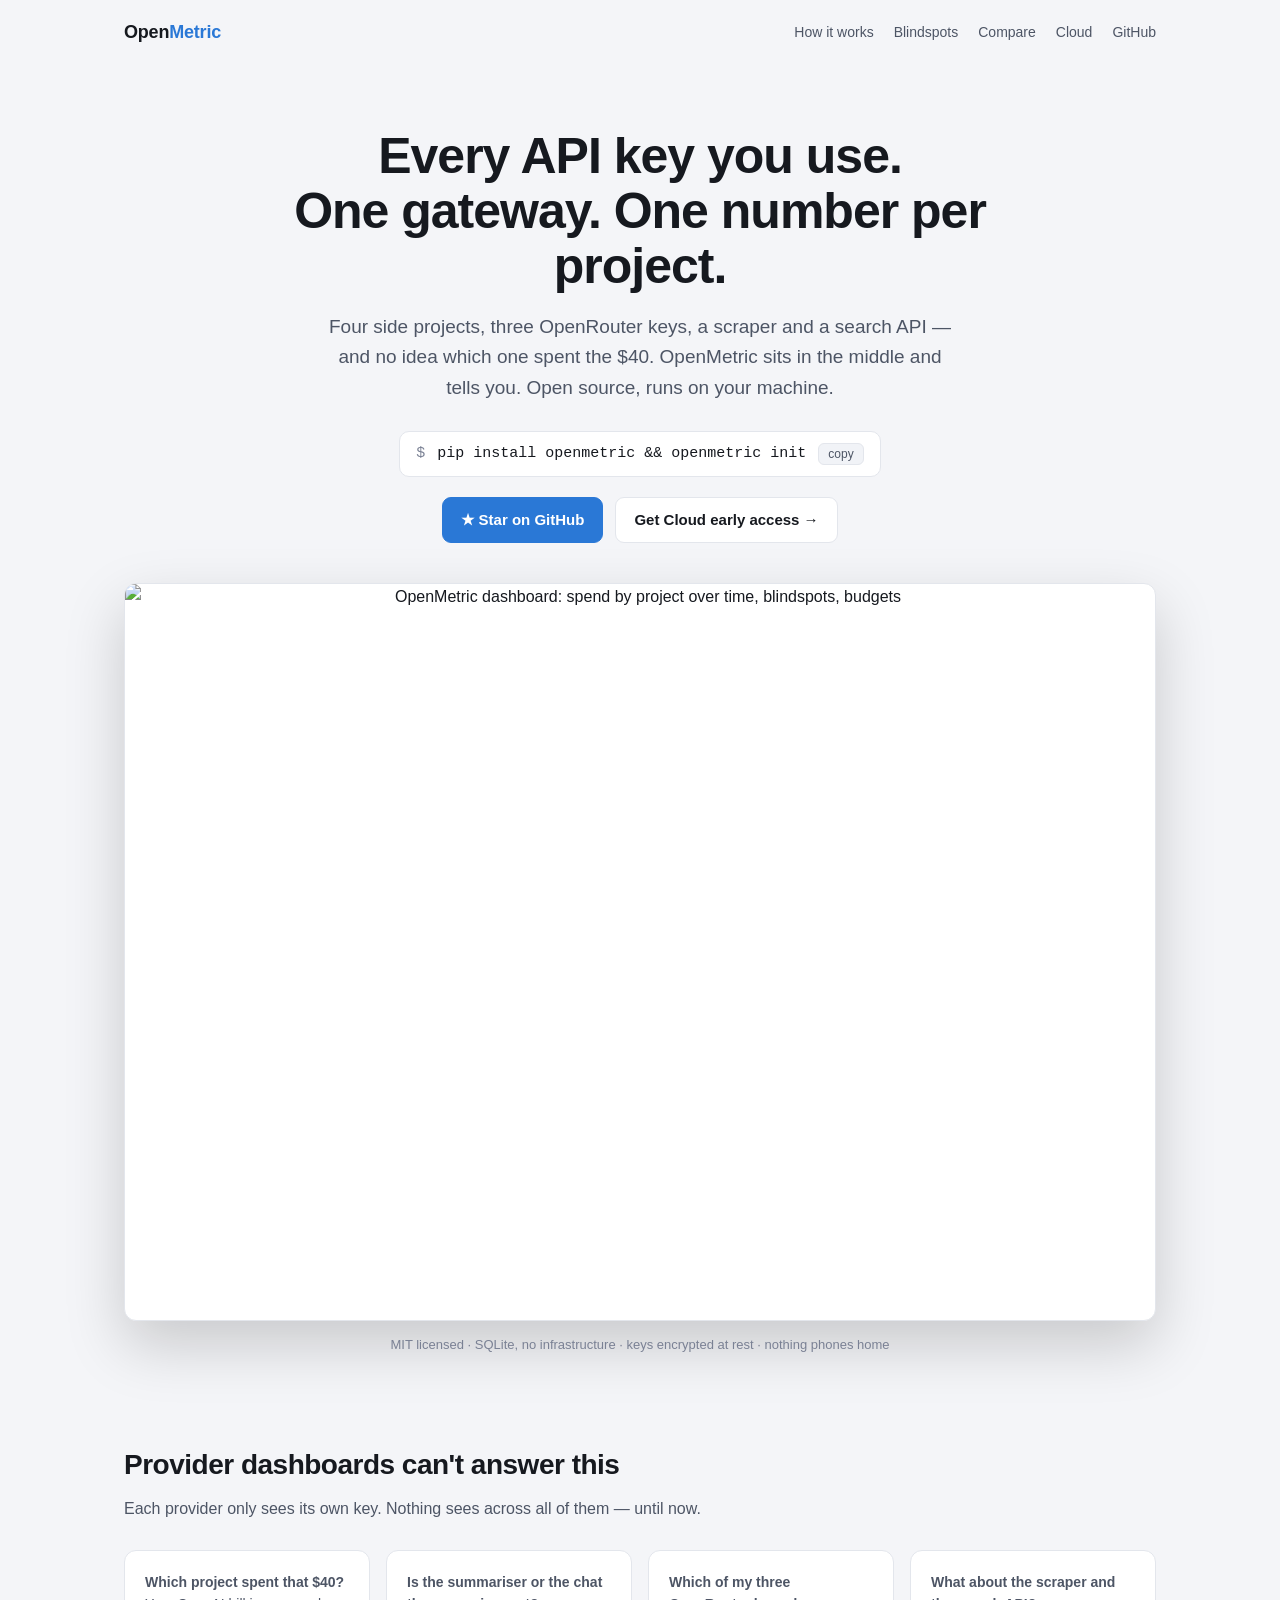
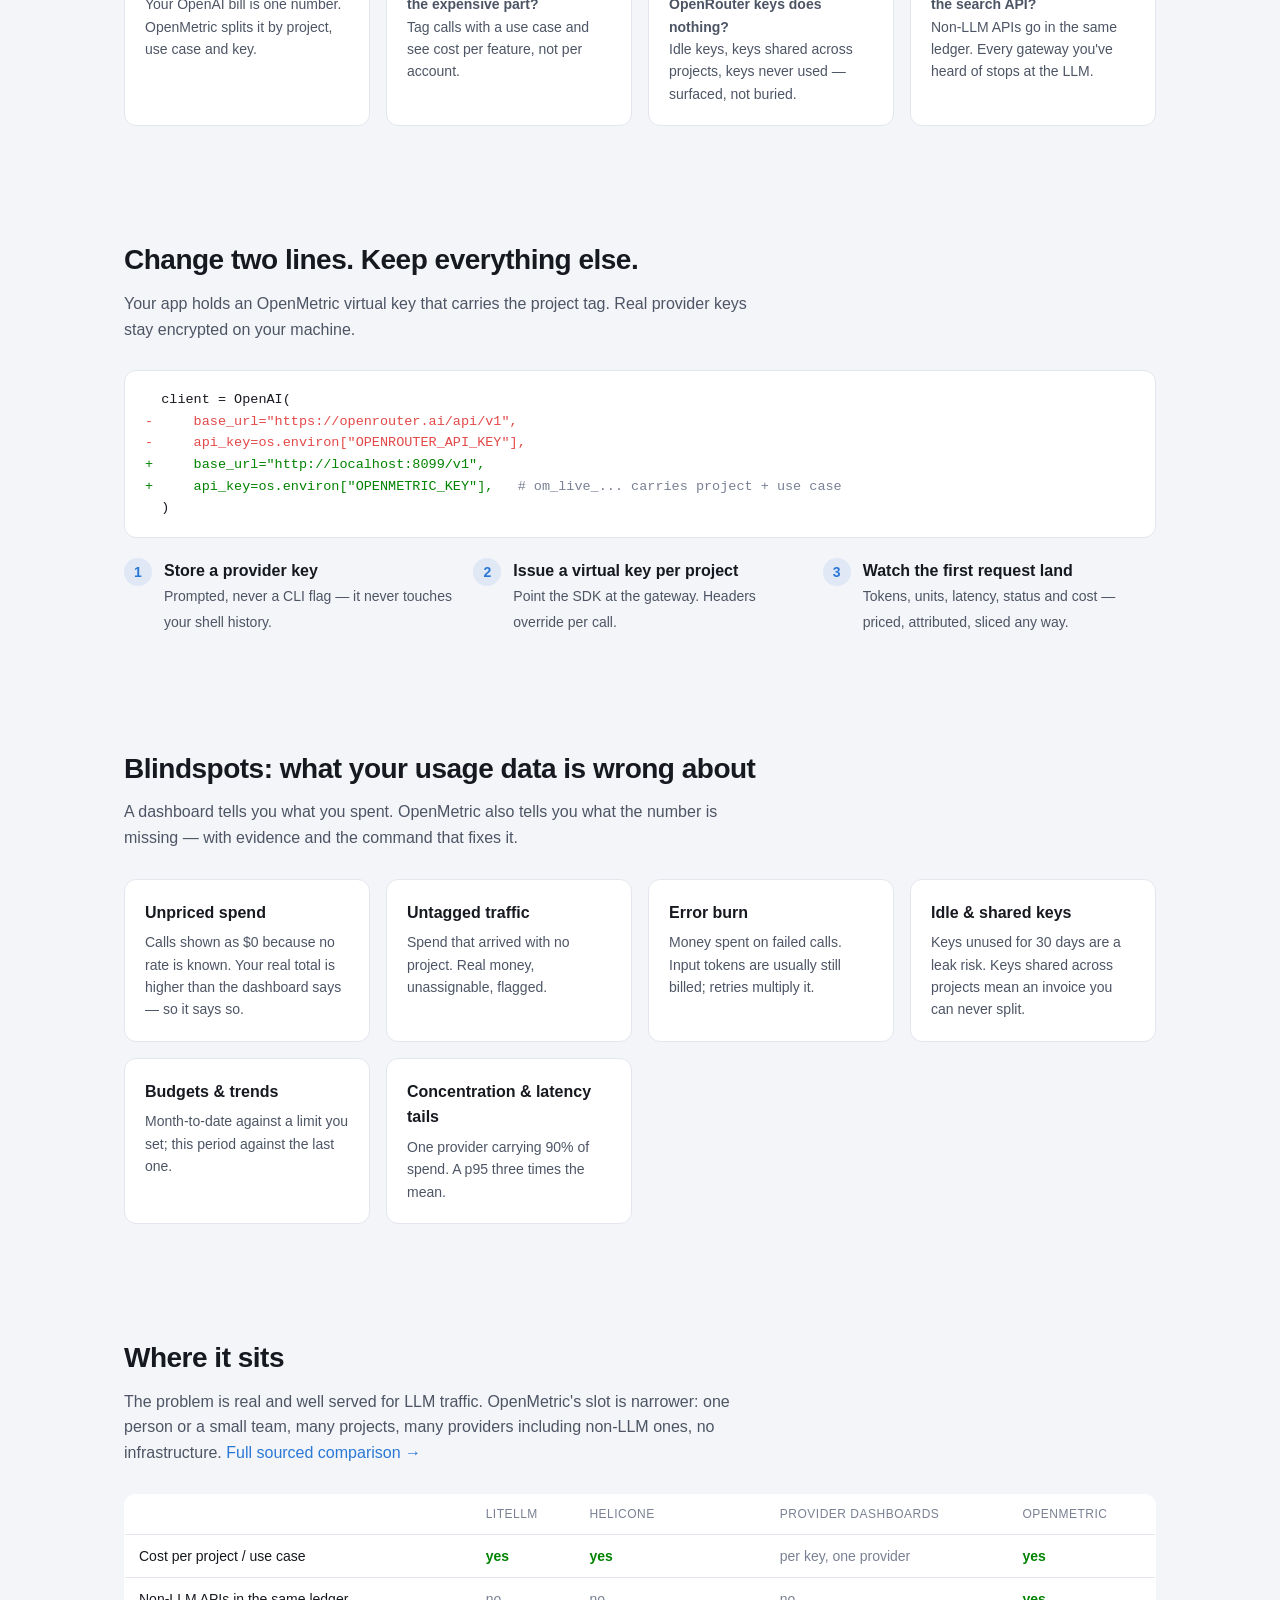
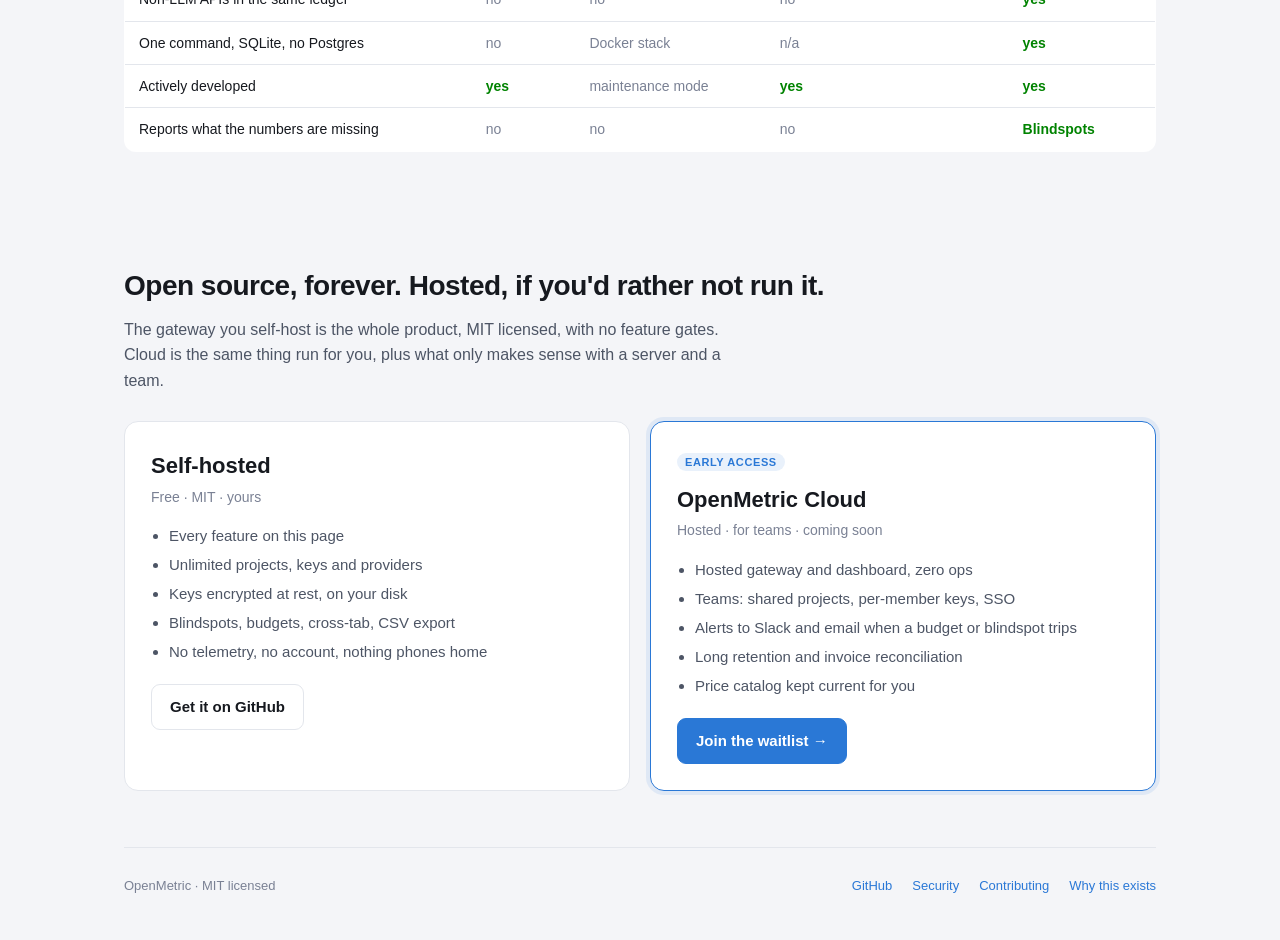
==== site/index.html @ 6454d10a "Add the website, deploy configs, release workflow and distribution plan The gateway and the website " ====
<!doctype html>
<html lang="en">
<head>
  <meta charset="utf-8">
  <meta name="viewport" content="width=device-width, initial-scale=1">
  <title>OpenMetric — every API key you use, one gateway, one number per project</title>
  <meta name="description" content="Self-hosted gateway that puts every API key you use behind one endpoint and tells you what each project actually costs. LLMs, scrapers, search APIs — one ledger. Open source, runs on your machine.">
  <link rel="canonical" href="https://openmetric.dev/">
  <meta property="og:type" content="website">
  <meta property="og:title" content="OpenMetric — one gateway for every API key, with per-project cost visibility">
  <meta property="og:description" content="Which project spent that $40? Which of your three OpenRouter keys is idle? OpenMetric answers across every provider. Open source, self-hosted.">
  <meta property="og:image" content="/og.png">
  <meta name="twitter:card" content="summary_large_image">
  <link rel="icon" href="data:image/svg+xml,<svg xmlns='http://www.w3.org/2000/svg' viewBox='0 0 100 100'><text y='.9em' font-size='90'>📊</text></svg>">
  <style>
    :root {
      color-scheme: light dark;
      --bg: #f4f5f8; --panel: #ffffff; --panel-2: #f1f3f7; --border: #e3e6ec;
      --text: #16191f; --text-2: #4d5565; --muted: #7a8194;
      --accent: #2a78d6; --accent-wash: rgba(42,120,214,.10);
      --good: #008300; --warn: #c98500; --high: #e34948;
      --sans: -apple-system, BlinkMacSystemFont, "Segoe UI", Roboto, Inter, sans-serif;
      --mono: ui-monospace, SFMono-Regular, Menlo, Consolas, monospace;
    }
    @media (prefers-color-scheme: dark) {
      :root:not([data-theme="light"]) {
        --bg: #0f1117; --panel: #171a23; --panel-2: #1d2029; --border: #272b36;
        --text: #e8eaef; --text-2: #b4b9c6; --muted: #868da0;
        --accent: #3987e5; --accent-wash: rgba(57,135,229,.16);
        --good: #3ab54a; --high: #e66767;
      }
    }
    * { box-sizing: border-box; }
    body { margin: 0; background: var(--bg); color: var(--text); font: 16px/1.6 var(--sans); }
    a { color: var(--accent); text-decoration: none; }
    a:hover { text-decoration: underline; }
    code { font-family: var(--mono); font-size: .9em; background: var(--panel-2); padding: 2px 6px; border-radius: 5px; }
    .wrap { max-width: 1080px; margin: 0 auto; padding: 0 24px; }

    header { display: flex; align-items: center; gap: 24px; padding: 18px 0; }
    .brand { font-weight: 700; font-size: 18px; letter-spacing: -.2px; color: var(--text); }
    .brand span { color: var(--accent); }
    header nav { margin-left: auto; display: flex; gap: 20px; font-size: 14px; }
    header nav a { color: var(--text-2); }

    .btn { display: inline-flex; align-items: center; gap: 8px; padding: 10px 18px; border-radius: 9px; font-weight: 600; font-size: 15px; border: 1px solid var(--border); background: var(--panel); color: var(--text); }
    .btn:hover { text-decoration: none; border-color: var(--accent); }
    .btn.primary { background: var(--accent); border-color: var(--accent); color: #fff; }
    .btn.primary:hover { filter: brightness(1.08); }

    .hero { padding: 64px 0 32px; text-align: center; }
    .hero h1 { font-size: clamp(30px, 5vw, 50px); line-height: 1.1; letter-spacing: -1px; margin: 0 auto 18px; max-width: 820px; }
    .hero p.lead { font-size: 19px; color: var(--text-2); max-width: 640px; margin: 0 auto 28px; }
    .install { display: inline-flex; align-items: center; gap: 12px; background: var(--panel); border: 1px solid var(--border); border-radius: 10px; padding: 10px 16px; font-family: var(--mono); font-size: 15px; margin-bottom: 20px; }
    .install .p { color: var(--muted); }
    .install button { border: 1px solid var(--border); background: var(--panel-2); color: var(--text-2); border-radius: 6px; padding: 3px 9px; font-size: 12px; cursor: pointer; font-family: var(--sans); }
    .ctas { display: flex; gap: 12px; justify-content: center; flex-wrap: wrap; }
    .shot { margin: 40px auto 0; border: 1px solid var(--border); border-radius: 12px; overflow: hidden; box-shadow: 0 24px 60px rgba(0,0,0,.18); background: var(--panel); }
    .shot img { display: block; width: 100%; height: auto; }
    .trust { color: var(--muted); font-size: 13px; margin-top: 14px; }

    section { padding: 56px 0; }
    section h2 { font-size: 28px; letter-spacing: -.5px; margin: 0 0 8px; }
    section p.sub { color: var(--text-2); margin: 0 0 28px; max-width: 640px; }
    .grid { display: grid; gap: 16px; grid-template-columns: repeat(auto-fit, minmax(240px, 1fr)); }
    .card { background: var(--panel); border: 1px solid var(--border); border-radius: 12px; padding: 20px; }
    .card h3 { margin: 0 0 6px; font-size: 16px; }
    .card p { margin: 0; color: var(--text-2); font-size: 14px; }
    .q { font-size: 18px; font-weight: 600; margin: 0 0 4px; }

    pre.diff { background: var(--panel); border: 1px solid var(--border); border-radius: 12px; padding: 18px 20px; font-family: var(--mono); font-size: 13.5px; line-height: 1.6; overflow: auto; margin: 0; }
    pre.diff .del { color: var(--high); }
    pre.diff .add { color: var(--good); }
    pre.diff .c { color: var(--muted); }
    .steps { display: grid; gap: 16px; grid-template-columns: repeat(auto-fit, minmax(260px, 1fr)); margin-top: 20px; }
    .step { display: flex; gap: 12px; }
    .step b { width: 28px; height: 28px; border-radius: 50%; background: var(--accent-wash); color: var(--accent); display: grid; place-items: center; flex: none; font-size: 14px; }

    table { width: 100%; border-collapse: collapse; font-size: 14px; background: var(--panel); border: 1px solid var(--border); border-radius: 12px; overflow: hidden; }
    th, td { text-align: left; padding: 10px 14px; border-bottom: 1px solid var(--border); }
    th { color: var(--muted); font-weight: 500; font-size: 12px; text-transform: uppercase; letter-spacing: .5px; }
    td.y { color: var(--good); font-weight: 600; }
    td.n { color: var(--muted); }
    .tscroll { overflow-x: auto; }

    .split { display: grid; gap: 20px; grid-template-columns: 1fr 1fr; }
    @media (max-width: 800px) { .split { grid-template-columns: 1fr; } }
    .tier { background: var(--panel); border: 1px solid var(--border); border-radius: 14px; padding: 26px; }
    .tier.cloud { border-color: var(--accent); box-shadow: 0 0 0 4px var(--accent-wash); }
    .tier h3 { margin: 0; font-size: 22px; }
    .tier .price { color: var(--muted); margin: 2px 0 16px; font-size: 14px; }
    .tier ul { margin: 0 0 20px; padding-left: 18px; color: var(--text-2); font-size: 15px; }
    .tier li { margin: 5px 0; }
    .tag { font-size: 11px; font-weight: 700; text-transform: uppercase; letter-spacing: .6px; color: var(--accent); background: var(--accent-wash); padding: 3px 8px; border-radius: 20px; }

    footer { border-top: 1px solid var(--border); padding: 28px 0 44px; color: var(--muted); font-size: 13px; display: flex; gap: 20px; flex-wrap: wrap; }
    footer .sp { flex: 1; }
  </style>
</head>
<body>
<div class="wrap">
  <header>
    <a class="brand" href="/">Open<span>Metric</span></a>
    <nav>
      <a href="#how">How it works</a>
      <a href="#blindspots">Blindspots</a>
      <a href="#compare">Compare</a>
      <a href="#cloud">Cloud</a>
      <a href="https://github.com/uhkash/openmetric">GitHub</a>
    </nav>
  </header>

  <section class="hero">
    <h1>Every API key you use.<br>One gateway. One number per project.</h1>
    <p class="lead">Four side projects, three OpenRouter keys, a scraper and a search API — and no idea
      which one spent the $40. OpenMetric sits in the middle and tells you. Open source, runs on your machine.</p>
    <div class="install"><span class="p">$</span> pip install openmetric &amp;&amp; openmetric init <button onclick="navigator.clipboard.writeText('pip install openmetric && openmetric init').then(()=>this.textContent='copied')">copy</button></div>
    <div class="ctas">
      <a class="btn primary" href="https://github.com/uhkash/openmetric">★ Star on GitHub</a>
      <a class="btn" href="#cloud">Get Cloud early access →</a>
    </div>
    <div class="shot"><img src="/screenshot.png" alt="OpenMetric dashboard: spend by project over time, blindspots, budgets" width="1400" height="1000"></div>
    <div class="trust">MIT licensed · SQLite, no infrastructure · keys encrypted at rest · nothing phones home</div>
  </section>

  <section id="problem">
    <h2>Provider dashboards can't answer this</h2>
    <p class="sub">Each provider only sees its own key. Nothing sees across all of them — until now.</p>
    <div class="grid">
      <div class="card"><p class="q">Which project spent that $40?</p><p>Your OpenAI bill is one number. OpenMetric splits it by project, use case and key.</p></div>
      <div class="card"><p class="q">Is the summariser or the chat the expensive part?</p><p>Tag calls with a use case and see cost per feature, not per account.</p></div>
      <div class="card"><p class="q">Which of my three OpenRouter keys does nothing?</p><p>Idle keys, keys shared across projects, keys never used — surfaced, not buried.</p></div>
      <div class="card"><p class="q">What about the scraper and the search API?</p><p>Non-LLM APIs go in the same ledger. Every gateway you've heard of stops at the LLM.</p></div>
    </div>
  </section>

  <section id="how">
    <h2>Change two lines. Keep everything else.</h2>
    <p class="sub">Your app holds an OpenMetric virtual key that carries the project tag. Real provider keys stay encrypted on your machine.</p>
    <pre class="diff">  client = OpenAI(
<span class="del">-     base_url="https://openrouter.ai/api/v1",</span>
<span class="del">-     api_key=os.environ["OPENROUTER_API_KEY"],</span>
<span class="add">+     base_url="http://localhost:8099/v1",</span>
<span class="add">+     api_key=os.environ["OPENMETRIC_KEY"],   <span class="c"># om_live_... carries project + use case</span></span>
  )</pre>
    <div class="steps">
      <div class="step"><b>1</b><div><strong>Store a provider key</strong><br><span style="color:var(--text-2);font-size:14px">Prompted, never a CLI flag — it never touches your shell history.</span></div></div>
      <div class="step"><b>2</b><div><strong>Issue a virtual key per project</strong><br><span style="color:var(--text-2);font-size:14px">Point the SDK at the gateway. Headers override per call.</span></div></div>
      <div class="step"><b>3</b><div><strong>Watch the first request land</strong><br><span style="color:var(--text-2);font-size:14px">Tokens, units, latency, status and cost — priced, attributed, sliced any way.</span></div></div>
    </div>
  </section>

  <section id="blindspots">
    <h2>Blindspots: what your usage data is wrong about</h2>
    <p class="sub">A dashboard tells you what you spent. OpenMetric also tells you what the number is missing — with evidence and the command that fixes it.</p>
    <div class="grid">
      <div class="card"><h3>Unpriced spend</h3><p>Calls shown as $0 because no rate is known. Your real total is higher than the dashboard says — so it says so.</p></div>
      <div class="card"><h3>Untagged traffic</h3><p>Spend that arrived with no project. Real money, unassignable, flagged.</p></div>
      <div class="card"><h3>Error burn</h3><p>Money spent on failed calls. Input tokens are usually still billed; retries multiply it.</p></div>
      <div class="card"><h3>Idle &amp; shared keys</h3><p>Keys unused for 30 days are a leak risk. Keys shared across projects mean an invoice you can never split.</p></div>
      <div class="card"><h3>Budgets &amp; trends</h3><p>Month-to-date against a limit you set; this period against the last one.</p></div>
      <div class="card"><h3>Concentration &amp; latency tails</h3><p>One provider carrying 90% of spend. A p95 three times the mean.</p></div>
    </div>
  </section>

  <section id="compare">
    <h2>Where it sits</h2>
    <p class="sub">The problem is real and well served for LLM traffic. OpenMetric's slot is narrower: one person or a small team, many projects, many providers including non-LLM ones, no infrastructure. <a href="https://github.com/uhkash/openmetric/blob/main/docs/POSITIONING.md">Full sourced comparison →</a></p>
    <div class="tscroll"><table>
      <thead><tr><th></th><th>LiteLLM</th><th>Helicone</th><th>Provider dashboards</th><th>OpenMetric</th></tr></thead>
      <tbody>
        <tr><td>Cost per project / use case</td><td class="y">yes</td><td class="y">yes</td><td class="n">per key, one provider</td><td class="y">yes</td></tr>
        <tr><td>Non-LLM APIs in the same ledger</td><td class="n">no</td><td class="n">no</td><td class="n">no</td><td class="y">yes</td></tr>
        <tr><td>One command, SQLite, no Postgres</td><td class="n">no</td><td class="n">Docker stack</td><td class="n">n/a</td><td class="y">yes</td></tr>
        <tr><td>Actively developed</td><td class="y">yes</td><td class="n">maintenance mode</td><td class="y">yes</td><td class="y">yes</td></tr>
        <tr><td>Reports what the numbers are missing</td><td class="n">no</td><td class="n">no</td><td class="n">no</td><td class="y">Blindspots</td></tr>
      </tbody>
    </table></div>
  </section>

  <section id="cloud">
    <h2>Open source, forever. Hosted, if you'd rather not run it.</h2>
    <p class="sub">The gateway you self-host is the whole product, MIT licensed, with no feature gates. Cloud is the same thing run for you, plus what only makes sense with a server and a team.</p>
    <div class="split">
      <div class="tier">
        <h3>Self-hosted</h3>
        <div class="price">Free · MIT · yours</div>
        <ul>
          <li>Every feature on this page</li>
          <li>Unlimited projects, keys and providers</li>
          <li>Keys encrypted at rest, on your disk</li>
          <li>Blindspots, budgets, cross-tab, CSV export</li>
          <li>No telemetry, no account, nothing phones home</li>
        </ul>
        <a class="btn" href="https://github.com/uhkash/openmetric">Get it on GitHub</a>
      </div>
      <div class="tier cloud">
        <span class="tag">early access</span>
        <h3 style="margin-top:8px">OpenMetric Cloud</h3>
        <div class="price">Hosted · for teams · coming soon</div>
        <ul>
          <li>Hosted gateway and dashboard, zero ops</li>
          <li>Teams: shared projects, per-member keys, SSO</li>
          <li>Alerts to Slack and email when a budget or blindspot trips</li>
          <li>Long retention and invoice reconciliation</li>
          <li>Price catalog kept current for you</li>
        </ul>
        <!-- Replace with your waitlist form (Tally, Loops, a Notion form...) before launch. -->
        <a class="btn primary" href="https://github.com/uhkash/openmetric/issues/new?title=Cloud%20waitlist&labels=cloud-waitlist&body=How%20many%20projects%20and%20people%3F" data-waitlist>Join the waitlist →</a>
      </div>
    </div>
  </section>

  <footer>
    <span>OpenMetric · MIT licensed</span>
    <span class="sp"></span>
    <a href="https://github.com/uhkash/openmetric">GitHub</a>
    <a href="https://github.com/uhkash/openmetric/blob/main/SECURITY.md">Security</a>
    <a href="https://github.com/uhkash/openmetric/blob/main/CONTRIBUTING.md">Contributing</a>
    <a href="https://github.com/uhkash/openmetric/blob/main/docs/POSITIONING.md">Why this exists</a>
  </footer>
</div>
</body>
</html>
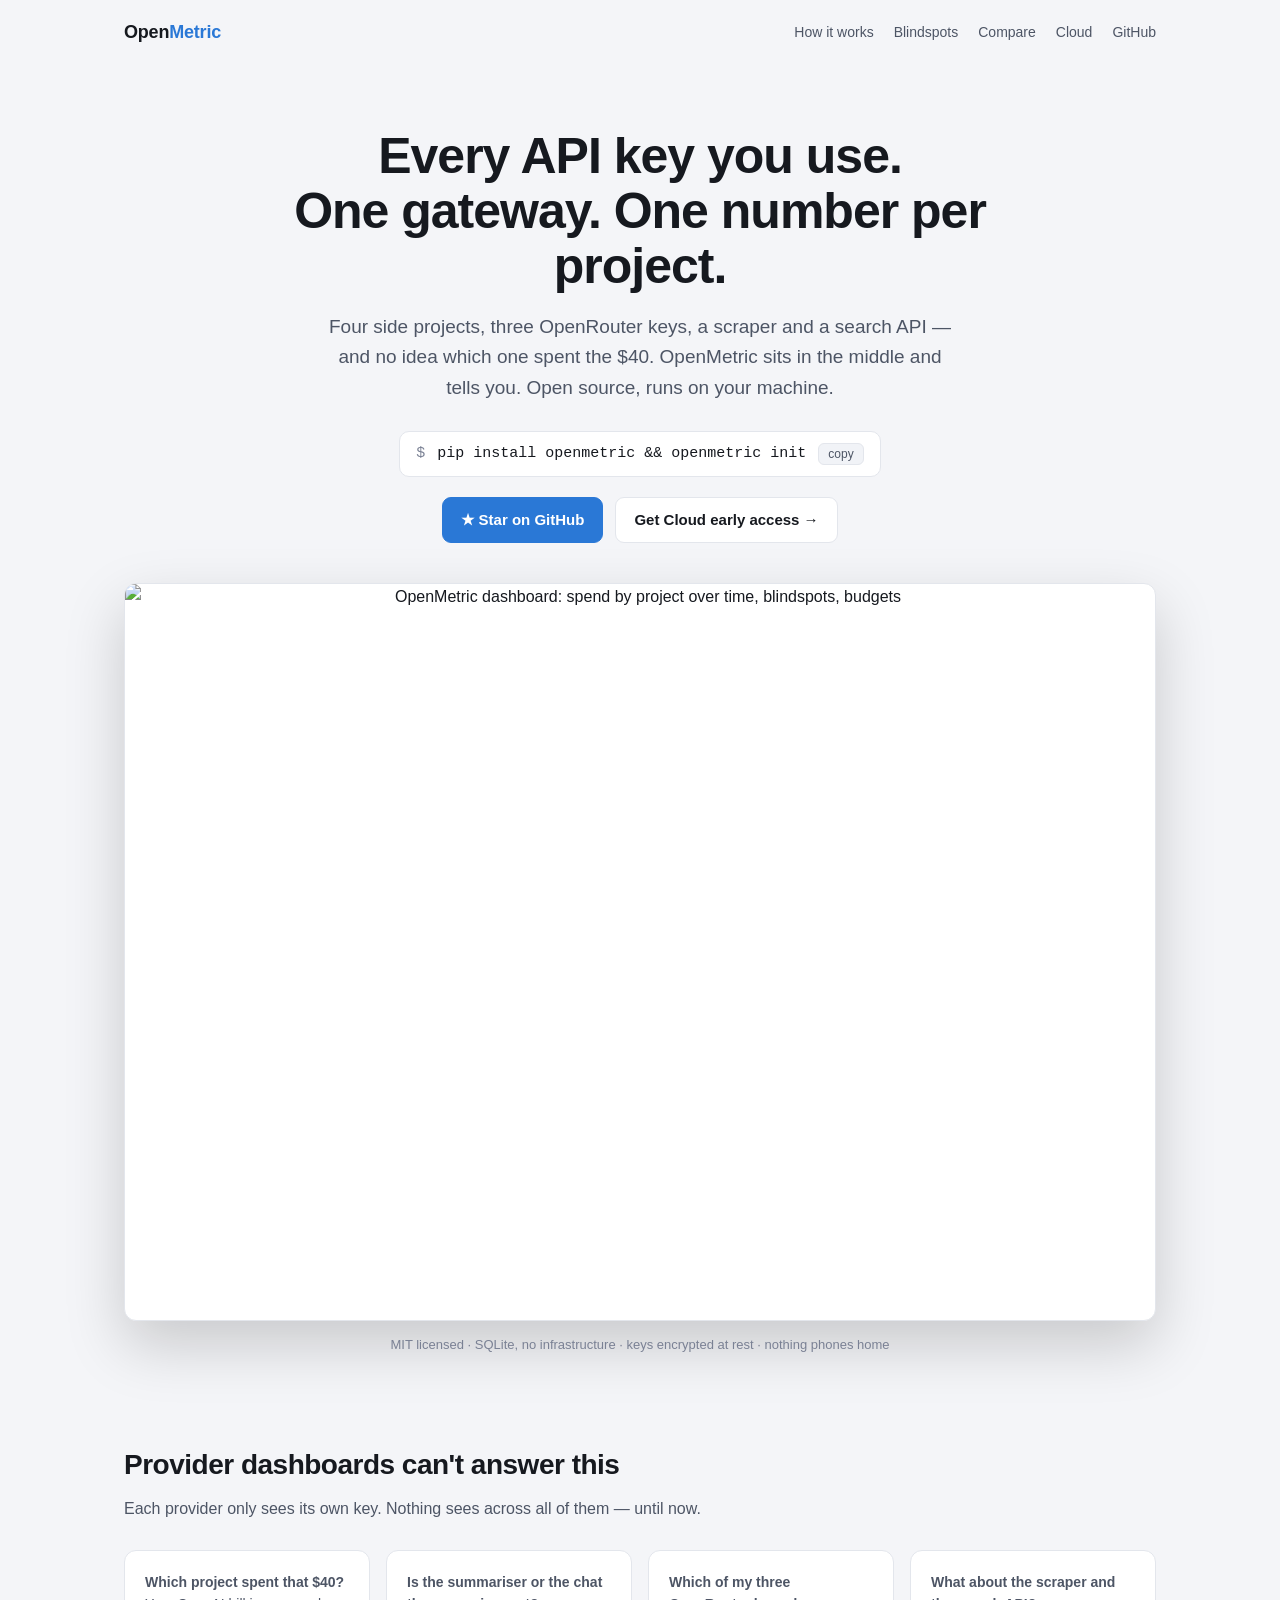
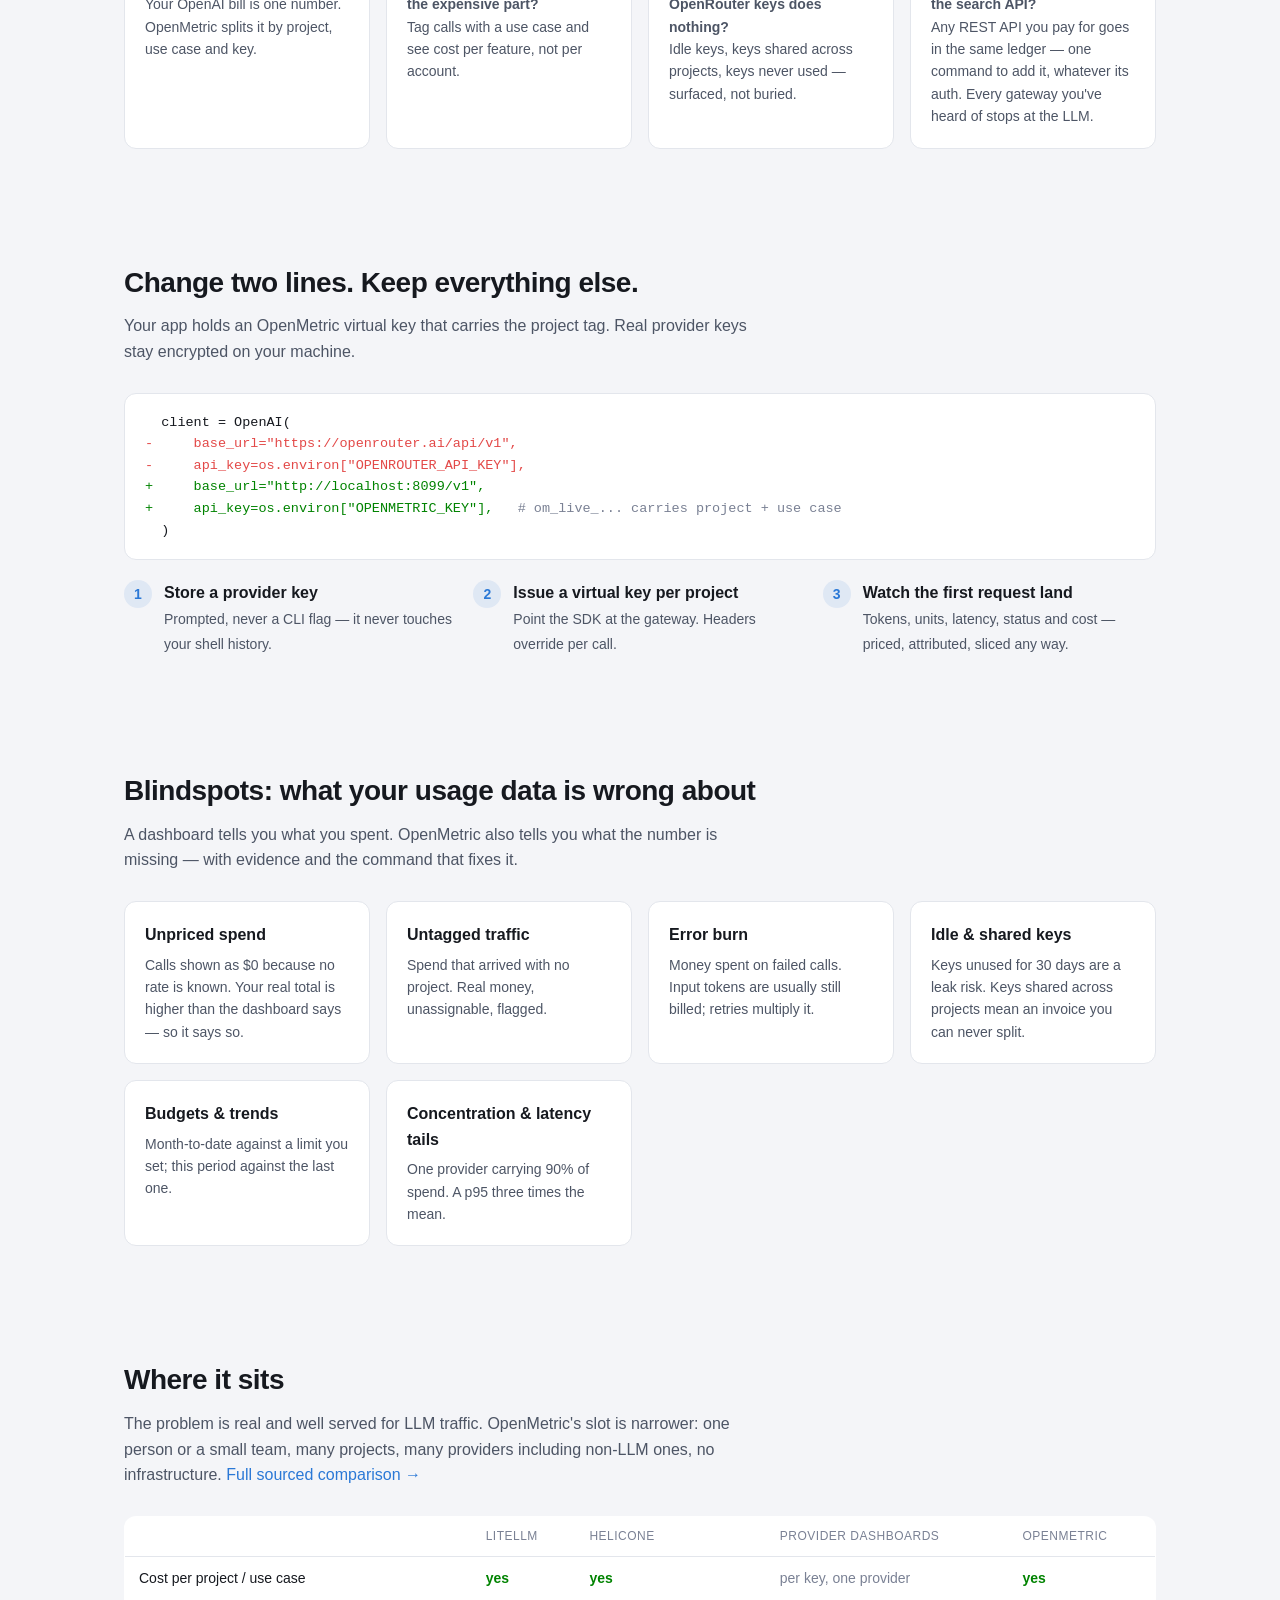
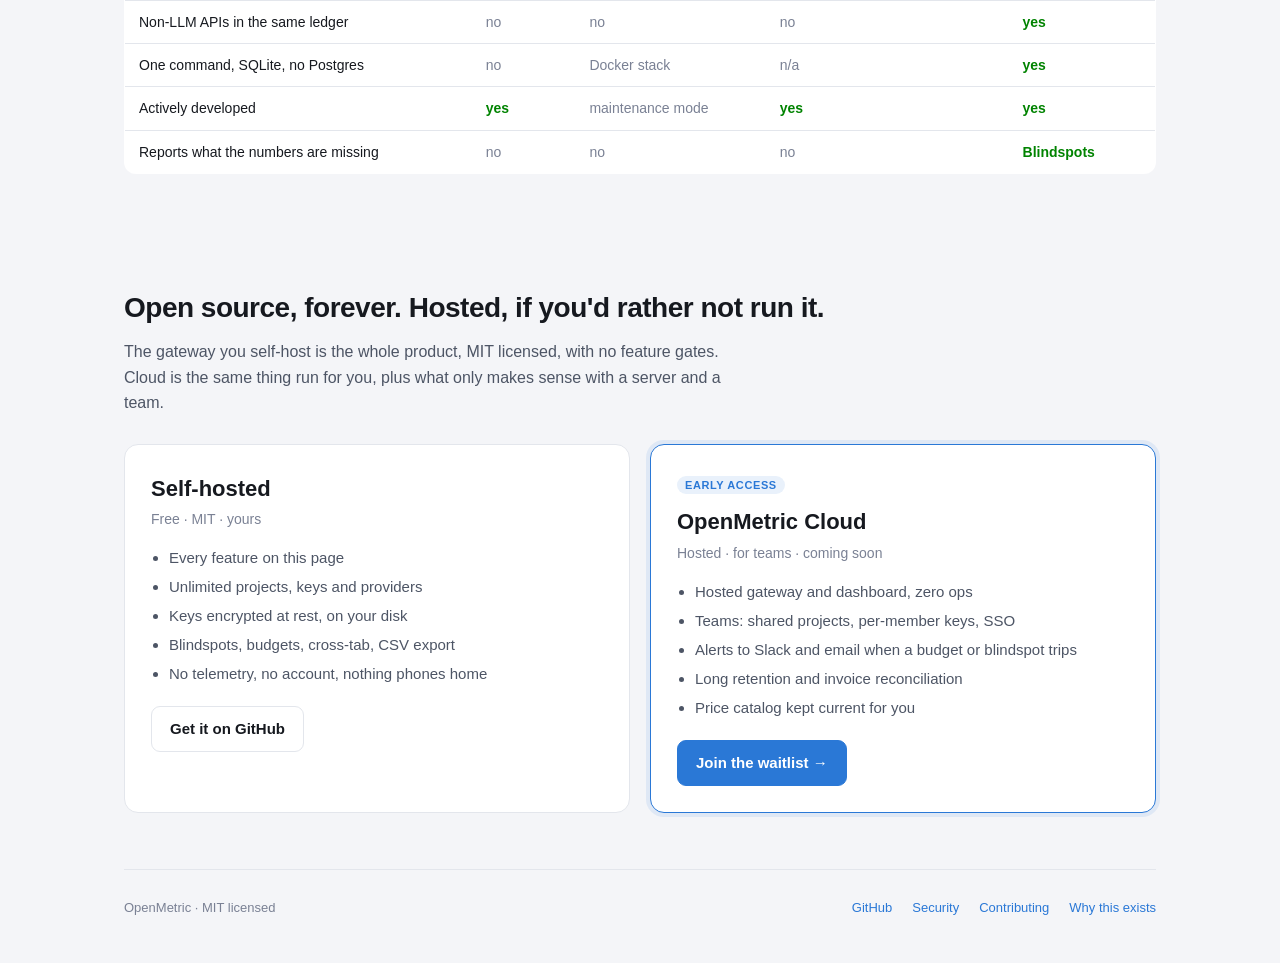
==== commit ebf81a69: "Apply price overrides without restarting the gateway Adding an API that ships in no catalog surfaced" ====
--- a/site/index.html
+++ b/site/index.html
@@ -5,12 +5,19 @@
   <meta name="viewport" content="width=device-width, initial-scale=1">
   <title>OpenMetric — every API key you use, one gateway, one number per project</title>
   <meta name="description" content="Self-hosted gateway that puts every API key you use behind one endpoint and tells you what each project actually costs. LLMs, scrapers, search APIs — one ledger. Open source, runs on your machine.">
-  <link rel="canonical" href="https://openmetric.dev/">
+  <!-- Attaching a custom domain later? Change these four absolute URLs and nothing else. -->
+  <link rel="canonical" href="https://openmetric.vercel.app/">
   <meta property="og:type" content="website">
+  <meta property="og:url" content="https://openmetric.vercel.app/">
+  <meta property="og:site_name" content="OpenMetric">
   <meta property="og:title" content="OpenMetric — one gateway for every API key, with per-project cost visibility">
   <meta property="og:description" content="Which project spent that $40? Which of your three OpenRouter keys is idle? OpenMetric answers across every provider. Open source, self-hosted.">
-  <meta property="og:image" content="/og.png">
+  <meta property="og:image" content="https://openmetric.vercel.app/og.png">
+  <meta property="og:image:width" content="1280">
+  <meta property="og:image:height" content="640">
+  <meta property="og:image:alt" content="OpenMetric dashboard showing spend per project across providers">
   <meta name="twitter:card" content="summary_large_image">
+  <meta name="twitter:image" content="https://openmetric.vercel.app/og.png">
   <link rel="icon" href="data:image/svg+xml,<svg xmlns='http://www.w3.org/2000/svg' viewBox='0 0 100 100'><text y='.9em' font-size='90'>📊</text></svg>">
   <style>
     :root {
@@ -37,11 +44,13 @@
     code { font-family: var(--mono); font-size: .9em; background: var(--panel-2); padding: 2px 6px; border-radius: 5px; }
     .wrap { max-width: 1080px; margin: 0 auto; padding: 0 24px; }
 
-    header { display: flex; align-items: center; gap: 24px; padding: 18px 0; }
+    header { display: flex; align-items: center; gap: 16px 24px; padding: 18px 0; flex-wrap: wrap; }
     .brand { font-weight: 700; font-size: 18px; letter-spacing: -.2px; color: var(--text); }
     .brand span { color: var(--accent); }
-    header nav { margin-left: auto; display: flex; gap: 20px; font-size: 14px; }
+    /* Wraps rather than pushing the page wider than the phone it is read on. */
+    header nav { margin-left: auto; display: flex; gap: 10px 20px; font-size: 14px; flex-wrap: wrap; }
     header nav a { color: var(--text-2); }
+    @media (max-width: 560px) { header nav { margin-left: 0; } }
 
     .btn { display: inline-flex; align-items: center; gap: 8px; padding: 10px 18px; border-radius: 9px; font-weight: 600; font-size: 15px; border: 1px solid var(--border); background: var(--panel); color: var(--text); }
     .btn:hover { text-decoration: none; border-color: var(--accent); }
@@ -130,7 +139,7 @@
       <div class="card"><p class="q">Which project spent that $40?</p><p>Your OpenAI bill is one number. OpenMetric splits it by project, use case and key.</p></div>
       <div class="card"><p class="q">Is the summariser or the chat the expensive part?</p><p>Tag calls with a use case and see cost per feature, not per account.</p></div>
       <div class="card"><p class="q">Which of my three OpenRouter keys does nothing?</p><p>Idle keys, keys shared across projects, keys never used — surfaced, not buried.</p></div>
-      <div class="card"><p class="q">What about the scraper and the search API?</p><p>Non-LLM APIs go in the same ledger. Every gateway you've heard of stops at the LLM.</p></div>
+      <div class="card"><p class="q">What about the scraper and the search API?</p><p>Any REST API you pay for goes in the same ledger — one command to add it, whatever its auth. Every gateway you've heard of stops at the LLM.</p></div>
     </div>
   </section>
 
